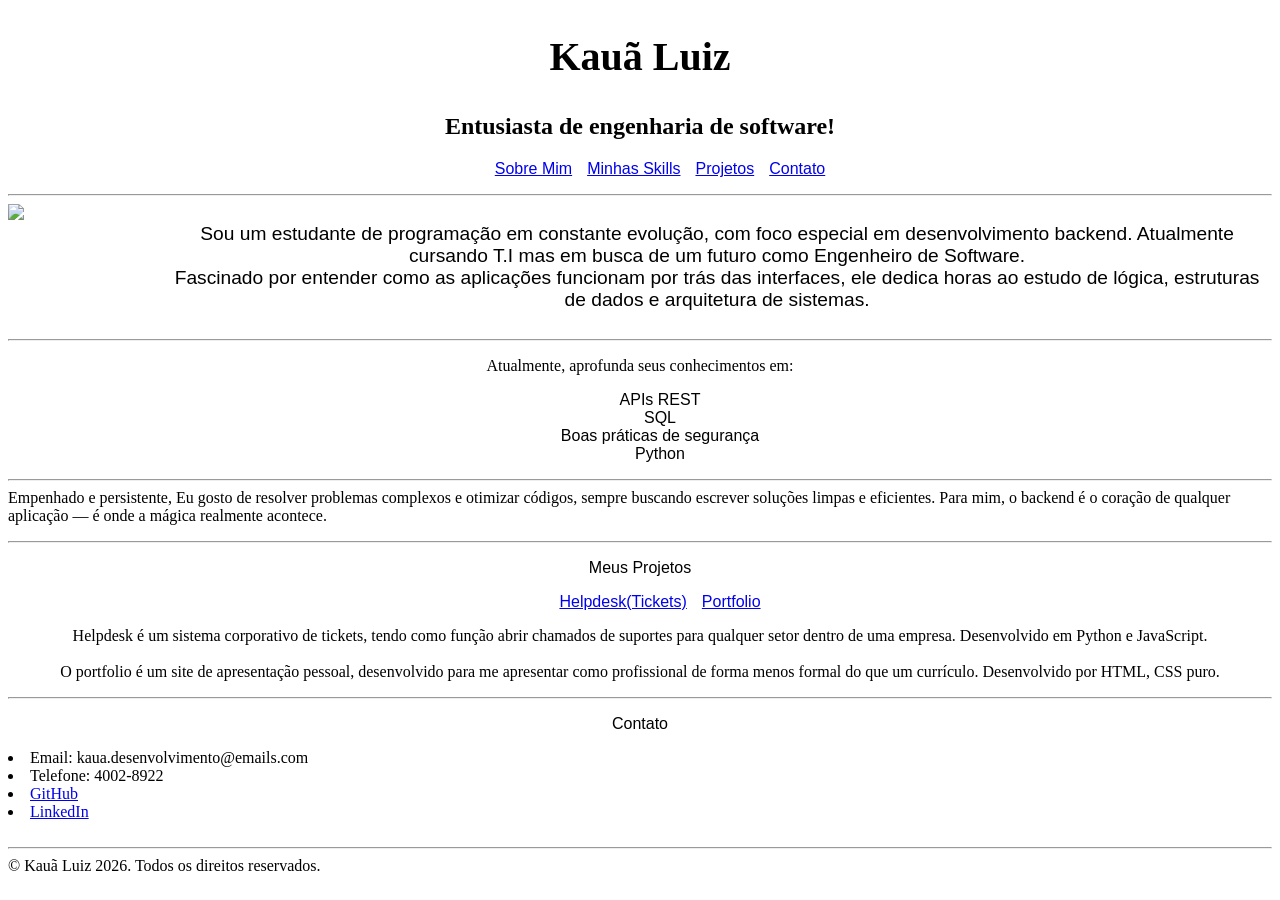
==== portfolio.html @ f760f364 "Add files via upload Criado a estrutura inicial do portfolio. Adicionado links de redirecionamento e" ====
<!DOCTYPE html>
<html lang="en">
<head>
    <meta charset="UTF-8">
    <meta name="viewport" content="width=device-width, initial-scale=1.0">
    <title>Document</title>
</head>
<body>
    <header>
    <section id="My page"> 
        <h1 style="text-align: center; font-size: 40px;"> Kauã Luiz </h1>
        <h2 style="text-align: center;">Entusiasta de engenharia de software!</h2>
    </section>
    <section id="Navigation">
        <nav aria-label="Principal Menu">
            <style>a:hover {
        color: darkblue;
        }</style>
            <ul style="justify-content: center; list-style: none; display: flex; gap: 15px; font-family:'Franklin Gothic Medium', 'Arial Narrow', Arial, sans-serif;">
                <li> 
                    <a href="#About Me">Sobre Mim</a>
                </li>
                <li> 
                    <a href="#My Skills">Minhas Skills</a>
                </li>
                <li> 
                    <a href="#Projects">Projetos</a>
                </li>
                <li> 
                    <a href="#Contact">Contato</a>
                </li>
            </ul>
        </nav>
    </section>   
    </header> <hr>
    <main style="justify-content: center; display: flex; gap: 20px;">
        <!-- Home Section -->
         <img src=" https://avatars.githubusercontent.com/u/79536244?v=4" width="200px">
        <section id="About Me"><p style="text-align: center; font-family: 'Franklin Gothic Medium', 'Arial Narrow', Arial, sans-serif; font-size: larger;">
            Sou um estudante de programação em constante evolução, com foco especial em desenvolvimento backend. Atualmente cursando T.I mas em busca de um futuro como Engenheiro de Software.<br>Fascinado por entender como as aplicações funcionam por trás das interfaces, ele dedica horas ao estudo de lógica, estruturas de dados e arquitetura de sistemas.<br> 
        </p></section>
    </main><hr>
        <section id="My Skills"><p style="text-align: center;">Atualmente, aprofunda seus conhecimentos em: <br>
            <ul style="text-align: center; list-style:none; font-family:'Franklin Gothic Medium', 'Arial Narrow', Arial, sans-serif;"> 
                <li>APIs REST</li> 
                <li>SQL</li> 
                <li>Boas práticas de segurança</li> 
                <li>Python</li>
            </ul><hr>
                Empenhado e persistente, Eu gosto de resolver problemas complexos e otimizar códigos, sempre buscando escrever soluções limpas e eficientes. Para mim, o backend é o coração de qualquer aplicação — é onde a mágica realmente acontece.    
        </p></section><hr>
        <section id="Projects"><p style="text-align: center; font-family: 'Franklin Gothic Medium', 'Arial Narrow', Arial, sans-serif;">Meus Projetos
            <ul style="justify-content: center; list-style: none; display: flex; gap: 15px; font-family:'Franklin Gothic Medium', 'Arial Narrow', Arial, sans-serif;">
                <li> 
                    <a href="https://github.com/Kaua-TechDev/Helpdesk-System" target="_blank">Helpdesk(Tickets)</a>
                </li>
                <li> 
                    <a href="https://github.com/Kaua-TechDev/Portfolio" target="_blank">Portfolio</a>
                </li>
            </ul></p>
            <p style="text-align: center;">
                Helpdesk é um sistema corporativo de tickets, tendo como função abrir chamados de suportes para qualquer setor dentro de uma empresa. Desenvolvido em Python e JavaScript.<br><br> O portfolio é um site de apresentação pessoal, desenvolvido para me apresentar como profissional de forma menos formal do que um currículo. Desenvolvido por HTML, CSS puro.
            </p>
        </section><hr>
        <section id="Contact"><p style="text-align: center; font-family: 'Franklin Gothic Medium', 'Arial Narrow', Arial, sans-serif;">Contato</p>
            <ul style="text-align: center; font-family:'Franklin Gothic Medium', 'Arial Narrow', Arial, sans-serif;"></ul>
                <li> 
                    Email: kaua.desenvolvimento@emails.com
                </li>
                <li> 
                    Telefone: 4002-8922
                </li>
                <li> 
                    <a href="https://github.com/Kaua-TechDev" target="_blank">GitHub</a>
                </li>
                <li> 
                    <a href="https://www.linkedin.com/in/kaua-luiz-234524169?utm_source=share_via&utm_content=profile&utm_medium=member_ios" target="_blank">LinkedIn</a>
                </li>
        </section><br><hr>
    <footer>© Kauã Luiz 2026. Todos os direitos reservados.</footer>
</body>
</html>
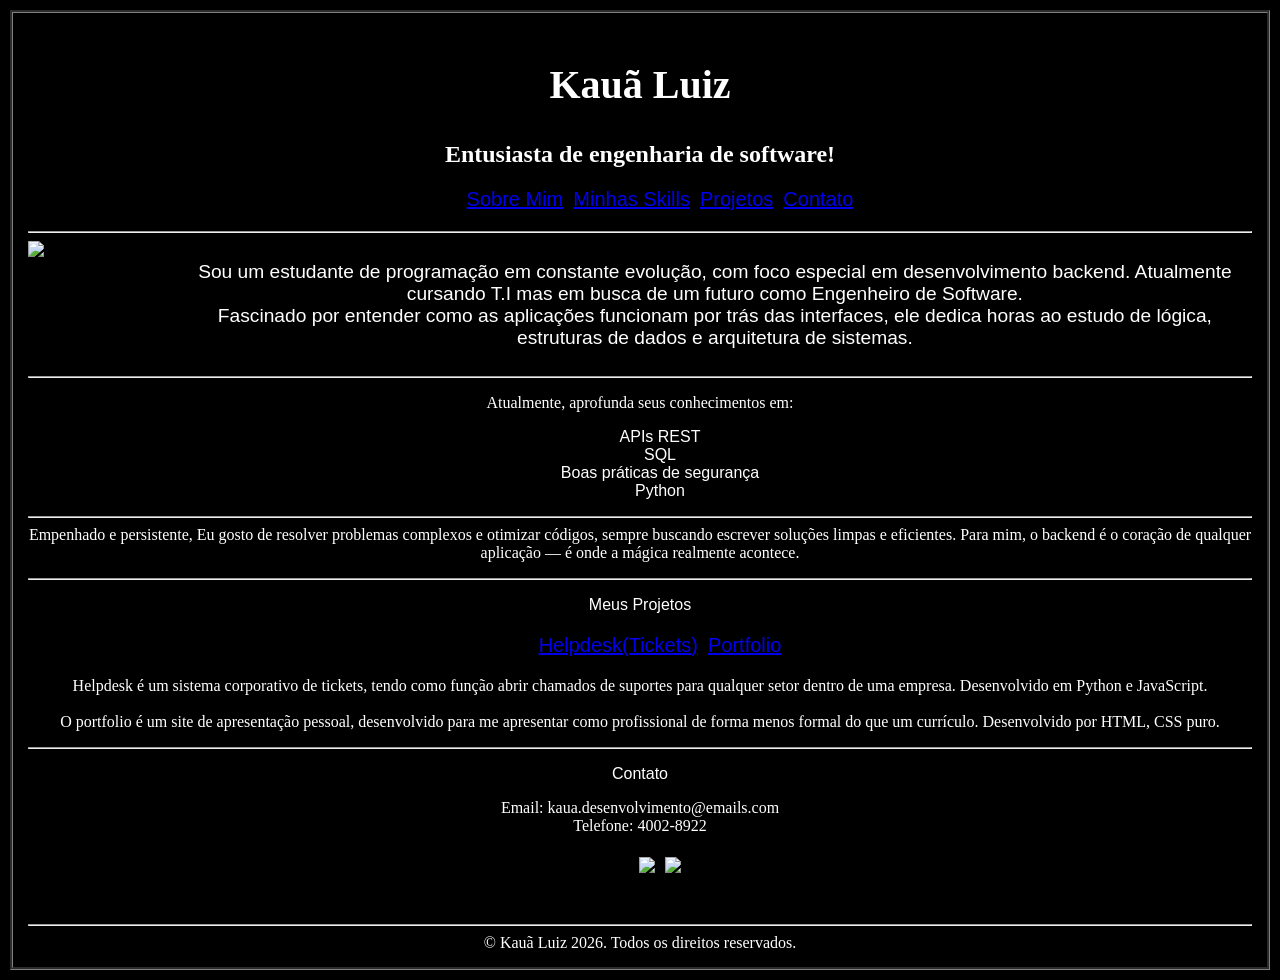
==== commit 21bab8e1: "Tarefa 2 Criado arquivo de estilizacao e atualizado o portfolio" ====
--- a/portfolio.html
+++ b/portfolio.html
@@ -4,6 +4,7 @@
     <meta charset="UTF-8">
     <meta name="viewport" content="width=device-width, initial-scale=1.0">
     <title>Document</title>
+    <link rel = "stylesheet" href = "style.css">
 </head>
 <body>
     <header>
@@ -16,12 +17,12 @@
             <style>a:hover {
         color: darkblue;
         }</style>
-            <ul style="justify-content: center; list-style: none; display: flex; gap: 15px; font-family:'Franklin Gothic Medium', 'Arial Narrow', Arial, sans-serif;">
+            <ul id="Alinhar">
                 <li> 
-                    <a href="#About Me">Sobre Mim</a>
+                    <a href="#About_Me">Sobre Mim</a>
                 </li>
                 <li> 
-                    <a href="#My Skills">Minhas Skills</a>
+                    <a href="#My_Skills">Minhas Skills</a>
                 </li>
                 <li> 
                     <a href="#Projects">Projetos</a>
@@ -36,11 +37,11 @@
     <main style="justify-content: center; display: flex; gap: 20px;">
         <!-- Home Section -->
          <img src=" https://avatars.githubusercontent.com/u/79536244?v=4" width="200px">
-        <section id="About Me"><p style="text-align: center; font-family: 'Franklin Gothic Medium', 'Arial Narrow', Arial, sans-serif; font-size: larger;">
+        <section id="About_Me"><p style="text-align: center; font-family: 'Franklin Gothic Medium', 'Arial Narrow', Arial, sans-serif; font-size: larger;">
             Sou um estudante de programação em constante evolução, com foco especial em desenvolvimento backend. Atualmente cursando T.I mas em busca de um futuro como Engenheiro de Software.<br>Fascinado por entender como as aplicações funcionam por trás das interfaces, ele dedica horas ao estudo de lógica, estruturas de dados e arquitetura de sistemas.<br> 
         </p></section>
     </main><hr>
-        <section id="My Skills"><p style="text-align: center;">Atualmente, aprofunda seus conhecimentos em: <br>
+        <section id="My_Skills"><p style="text-align: center;">Atualmente, aprofunda seus conhecimentos em: <br>
             <ul style="text-align: center; list-style:none; font-family:'Franklin Gothic Medium', 'Arial Narrow', Arial, sans-serif;"> 
                 <li>APIs REST</li> 
                 <li>SQL</li> 
@@ -50,7 +51,7 @@
                 Empenhado e persistente, Eu gosto de resolver problemas complexos e otimizar códigos, sempre buscando escrever soluções limpas e eficientes. Para mim, o backend é o coração de qualquer aplicação — é onde a mágica realmente acontece.    
         </p></section><hr>
         <section id="Projects"><p style="text-align: center; font-family: 'Franklin Gothic Medium', 'Arial Narrow', Arial, sans-serif;">Meus Projetos
-            <ul style="justify-content: center; list-style: none; display: flex; gap: 15px; font-family:'Franklin Gothic Medium', 'Arial Narrow', Arial, sans-serif;">
+            <ul id="Alinhar">
                 <li> 
                     <a href="https://github.com/Kaua-TechDev/Helpdesk-System" target="_blank">Helpdesk(Tickets)</a>
                 </li>
@@ -62,20 +63,27 @@
                 Helpdesk é um sistema corporativo de tickets, tendo como função abrir chamados de suportes para qualquer setor dentro de uma empresa. Desenvolvido em Python e JavaScript.<br><br> O portfolio é um site de apresentação pessoal, desenvolvido para me apresentar como profissional de forma menos formal do que um currículo. Desenvolvido por HTML, CSS puro.
             </p>
         </section><hr>
-        <section id="Contact"><p style="text-align: center; font-family: 'Franklin Gothic Medium', 'Arial Narrow', Arial, sans-serif;">Contato</p>
-            <ul style="text-align: center; font-family:'Franklin Gothic Medium', 'Arial Narrow', Arial, sans-serif;"></ul>
+        <section id="Contact"><p style="text-align: center; font-family: 'Franklin Gothic Medium', 'Arial Narrow', Arial, sans-serif;">Contato</p>       
+            <ul></ul>
                 <li> 
                     Email: kaua.desenvolvimento@emails.com
                 </li>
                 <li> 
                     Telefone: 4002-8922
                 </li>
-                <li> 
-                    <a href="https://github.com/Kaua-TechDev" target="_blank">GitHub</a>
+            </ul>
+                <ul id="Alinhar">
+                <li>       
+                    <a href="https://github.com/Kaua-TechDev" target="_blank">
+                        <img src="https://skillicons.dev/icons?i=github">
+                    </a>
                 </li>
-                <li> 
-                    <a href="https://www.linkedin.com/in/kaua-luiz-234524169?utm_source=share_via&utm_content=profile&utm_medium=member_ios" target="_blank">LinkedIn</a>
+                <li>          
+                    <a href="https://www.linkedin.com/in/kaua-luiz-234524169?utm_source=share_via&utm_content=profile&utm_medium=member_ios" target="_blank">
+                        <img src="https://skillicons.dev/icons?i=linkedin">
+                    </a>
                 </li>
+            </ul>    
         </section><br><hr>
     <footer>© Kauã Luiz 2026. Todos os direitos reservados.</footer>
 </body>
--- a/style.css
+++ b/style.css
@@ -0,0 +1,18 @@
+body{
+    background-color: black;
+    color: white;
+    text-align: center;
+    margin: 10px; 
+    list-style: none;
+    padding: 15px;
+    border: 3px groove grey;
+}
+
+#Alinhar{
+    justify-content: center;
+    list-style: none;
+    display: flex;
+    gap: 10px;
+    font-family: 'Franklin Gothic Medium', 'Arial Narrow', Arial, sans-serif;
+    font-size: 20px; 
+}
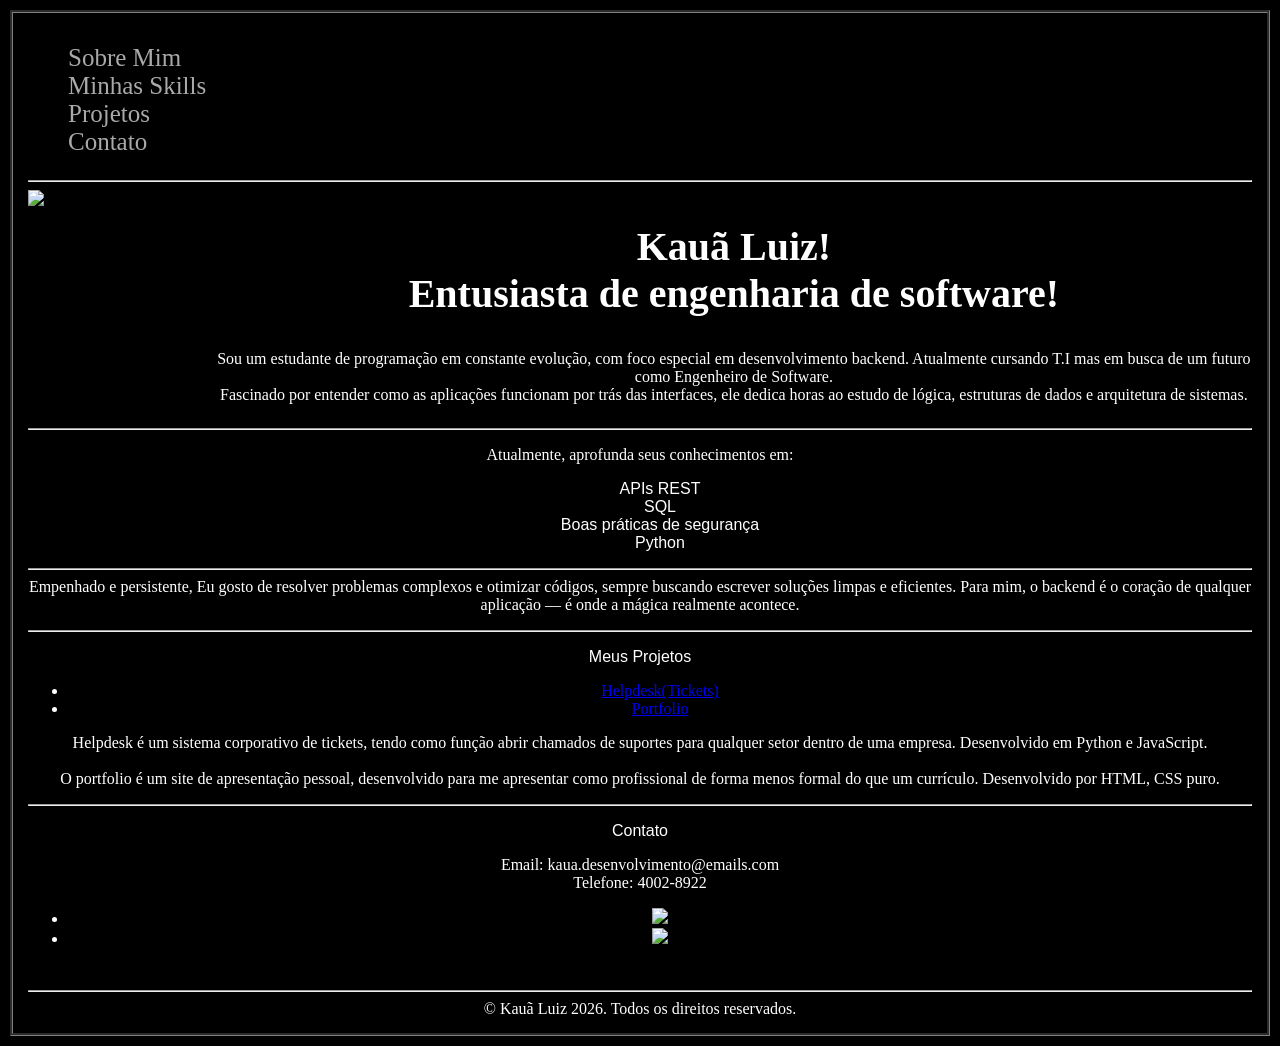
==== commit 60782f70: "Add files via upload" ====
--- a/portfolio.html
+++ b/portfolio.html
@@ -8,37 +8,32 @@
 </head>
 <body>
     <header>
-    <section id="My page"> 
-        <h1 style="text-align: center; font-size: 40px;"> Kauã Luiz </h1>
-        <h2 style="text-align: center;">Entusiasta de engenharia de software!</h2>
-    </section>
     <section id="Navigation">
-        <nav aria-label="Principal Menu">
-            <style>a:hover {
-        color: darkblue;
-        }</style>
-            <ul id="Alinhar">
-                <li> 
-                    <a href="#About_Me">Sobre Mim</a>
-                </li>
-                <li> 
-                    <a href="#My_Skills">Minhas Skills</a>
-                </li>
-                <li> 
-                    <a href="#Projects">Projetos</a>
-                </li>
-                <li> 
-                    <a href="#Contact">Contato</a>
-                </li>
-            </ul>
-        </nav>
+        <div class="cabecalho">
+            <nav arial-label="Principal Menu">
+                <ul id="Alinhar">
+                    <li> 
+                        <a href="#About_Me">Sobre Mim</a>
+                    </li>
+                    <li> 
+                        <a href="#My_Skills">Minhas Skills</a>
+                    </li>
+                    <li> 
+                        <a href="#Projects">Projetos</a>
+                    </li>
+                    <li> 
+                        <a href="#Contact">Contato</a>
+                    </li>
+                </ul>
+            </nav>
+        </div>
     </section>   
     </header> <hr>
     <main style="justify-content: center; display: flex; gap: 20px;">
         <!-- Home Section -->
          <img src=" https://avatars.githubusercontent.com/u/79536244?v=4" width="200px">
         <section id="About_Me"><p style="text-align: center; font-family: 'Franklin Gothic Medium', 'Arial Narrow', Arial, sans-serif; font-size: larger;">
-            Sou um estudante de programação em constante evolução, com foco especial em desenvolvimento backend. Atualmente cursando T.I mas em busca de um futuro como Engenheiro de Software.<br>Fascinado por entender como as aplicações funcionam por trás das interfaces, ele dedica horas ao estudo de lógica, estruturas de dados e arquitetura de sistemas.<br> 
+            <h1 style="text-align: center; font-size: 40px;"> Kauã Luiz! <br> Entusiasta de engenharia de software!</h1>Sou um estudante de programação em constante evolução, com foco especial em desenvolvimento backend. Atualmente cursando T.I mas em busca de um futuro como Engenheiro de Software.<br>Fascinado por entender como as aplicações funcionam por trás das interfaces, ele dedica horas ao estudo de lógica, estruturas de dados e arquitetura de sistemas.<br> 
         </p></section>
     </main><hr>
         <section id="My_Skills"><p style="text-align: center;">Atualmente, aprofunda seus conhecimentos em: <br>
--- a/style.css
+++ b/style.css
@@ -8,11 +8,97 @@
     border: 3px groove grey;
 }
 
-#Alinhar{
+.navegacao{
     justify-content: center;
     list-style: none;
     display: flex;
-    gap: 10px;
+    gap: 60px;
+    font-family: 'Franklin Gothic Medium', 'Arial Narrow', Arial, sans-serif;
+    font-size: 20px;
+}
+
+.alinharHorizontalmente{
+    justify-content: center;
+    list-style: none;
+    display: flex;
+    gap: 40px;
     font-family: 'Franklin Gothic Medium', 'Arial Narrow', Arial, sans-serif;
     font-size: 20px; 
-}+}
+
+.alinharVerticalmente{
+    justify-content: center;
+    list-style: none;
+    gap: 40px;
+    font-family: 'Franklin Gothic Medium', 'Arial Narrow', Arial, sans-serif;
+    font-size: 20px; 
+}
+
+header .cabecalho{
+    display: flex;
+    justify-content: space-between;
+    align-items: center;
+}
+
+.cabecalho nav ul li{
+    display: flex;
+    gap: 50px;
+    list-style: none;
+}
+
+.cabecalho nav ul li a{
+    color:  darkgray;
+    text-decoration: none;
+    font-size: 25px;
+}
+
+.sobre{
+    font-size: 15px;
+    line-height: 22px;
+    gap: 90px;
+}
+
+/* section.projetos{
+}*/
+
+.projetos h2{
+    color:gray;
+    font-size: 30px;
+    margin-bottom: 40px;
+    text-align: center;
+    padding: 10px;
+}
+
+.box{
+    display: flex;   
+    gap: 25px;
+    margin-bottom: 40px;
+}
+
+.project{
+    color: #ffffff;
+    padding: 20px;
+    font-size: 20px;
+    border: 1px solid darkblue;
+}
+
+.imagem{
+    animation: mover 2s infinite alternate;
+    display: flex;
+}
+
+.project h3{
+    color: #ffffff;
+    font-size: 30px;
+    text-align: center;
+    padding: 10px;
+}
+
+/*@keyframes mover{
+    0%{
+        transform: translateY(0);
+    }
+    100%{
+        transform: translateY(10px);
+    }
+}*/
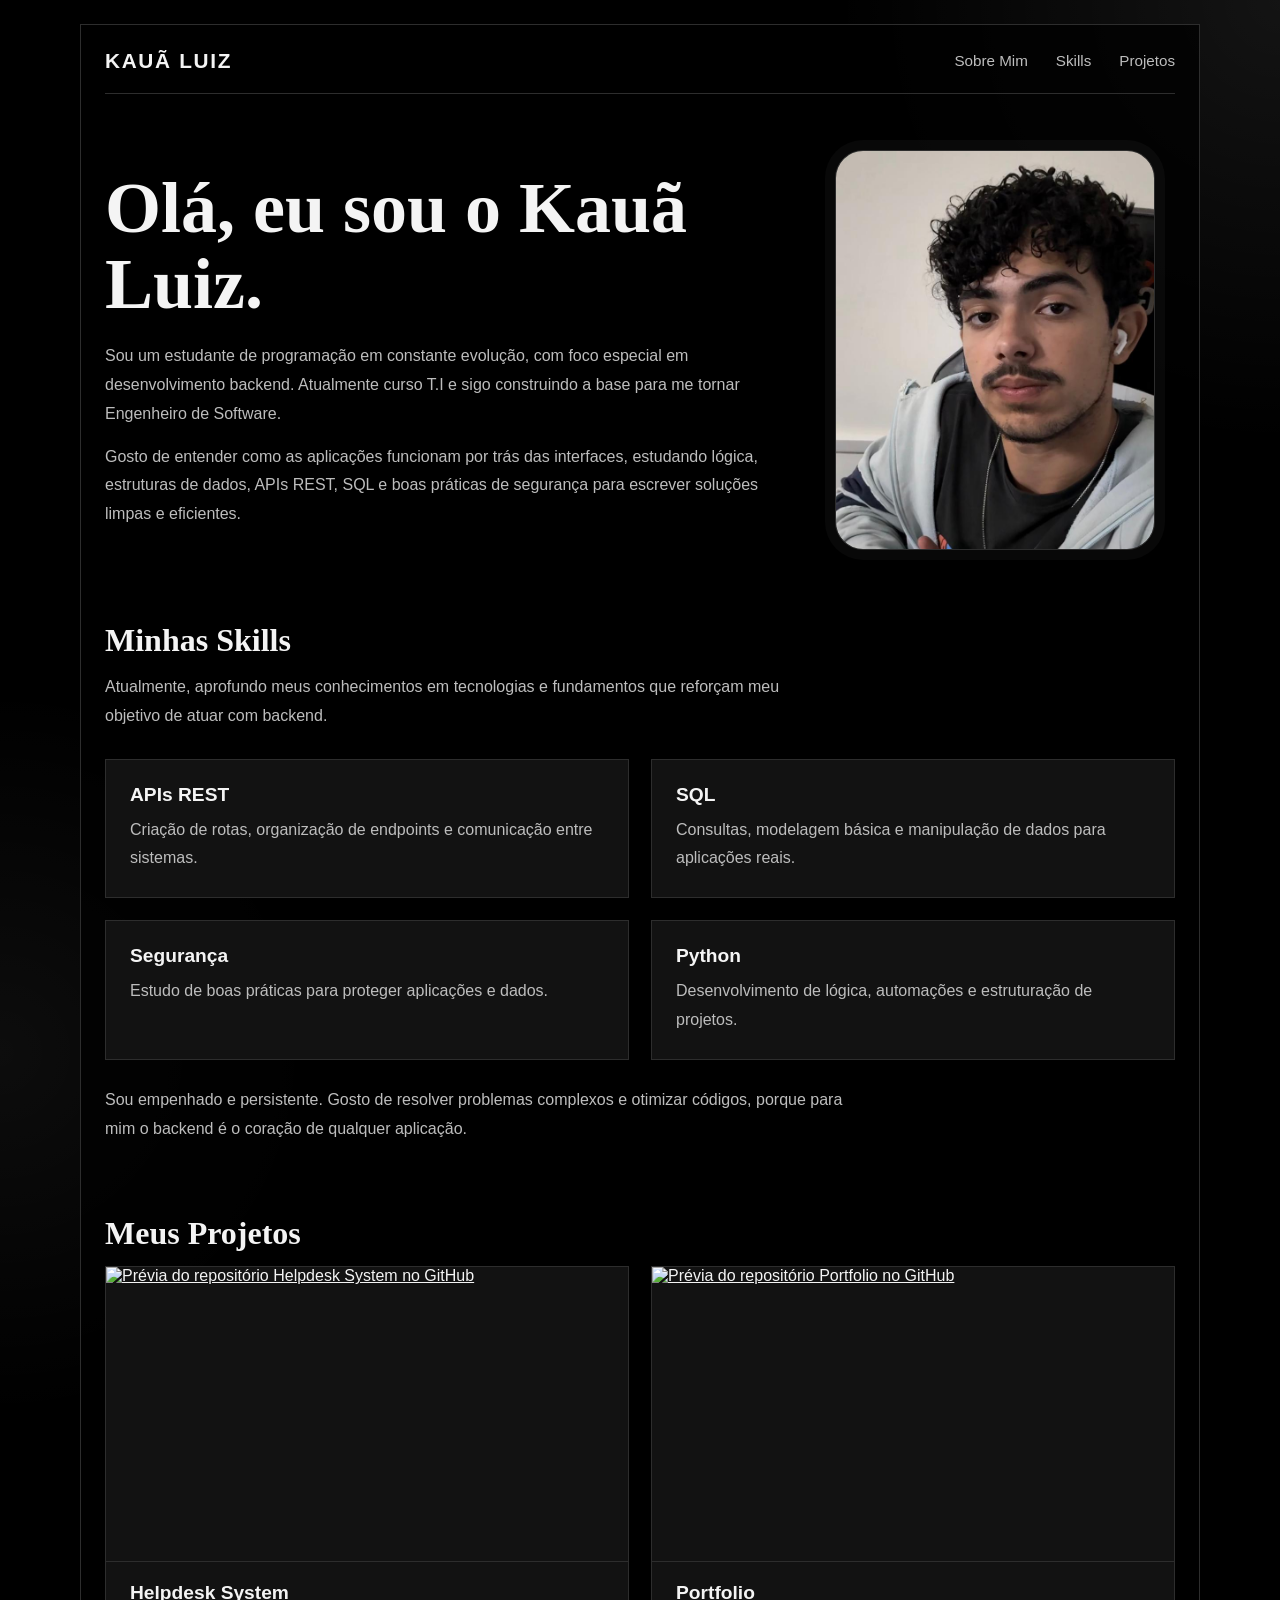
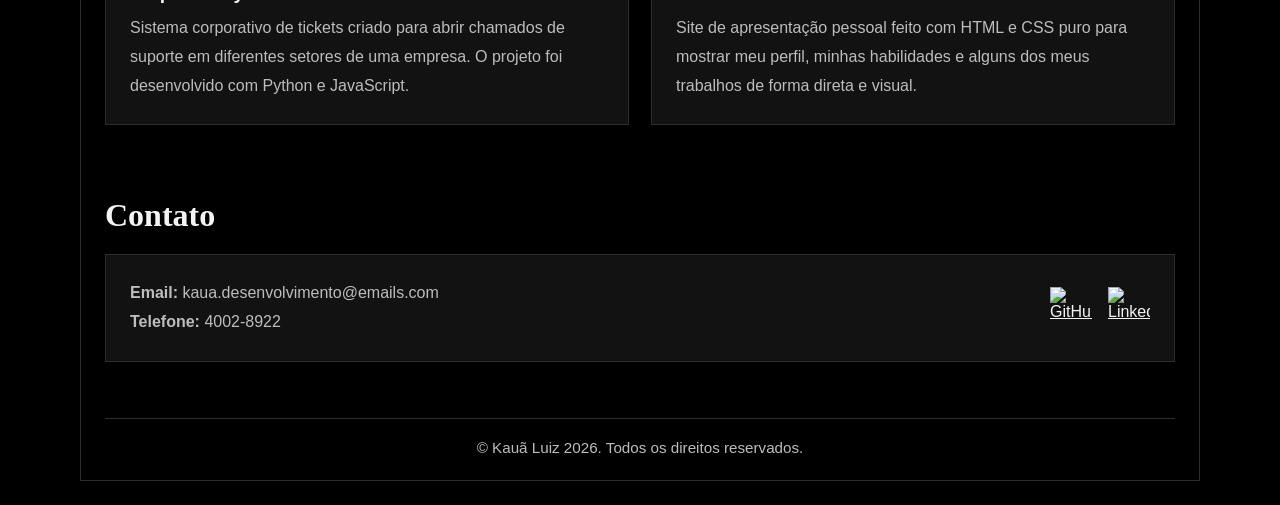
==== commit e32a3705: "Adicionado nova foto e visual  do portfólio" ====
--- a/portfolio.html
+++ b/portfolio.html
@@ -1,85 +1,131 @@
 <!DOCTYPE html>
-<html lang="en">
+<html lang="pt-BR">
 <head>
     <meta charset="UTF-8">
     <meta name="viewport" content="width=device-width, initial-scale=1.0">
-    <title>Document</title>
-    <link rel = "stylesheet" href = "style.css">
+    <title>Portfólio | Kauã Luiz</title>
+    <link rel="stylesheet" href="style.css">
 </head>
 <body>
-    <header>
-    <section id="Navigation">
-        <div class="cabecalho">
-            <nav arial-label="Principal Menu">
-                <ul id="Alinhar">
-                    <li> 
-                        <a href="#About_Me">Sobre Mim</a>
-                    </li>
-                    <li> 
-                        <a href="#My_Skills">Minhas Skills</a>
-                    </li>
-                    <li> 
-                        <a href="#Projects">Projetos</a>
-                    </li>
-                    <li> 
-                        <a href="#Contact">Contato</a>
-                    </li>
+    <div class="pagina">
+        <header class="topo">
+            <p class="marca">Kauã Luiz</p>
+            <nav aria-label="Menu principal">
+                <ul class="menu">
+                    <li><a href="#about">Sobre Mim</a></li>
+                    <li><a href="#skills">Skills</a></li>
+                    <li><a href="#projects">Projetos</a></li>
                 </ul>
             </nav>
-        </div>
-    </section>   
-    </header> <hr>
-    <main style="justify-content: center; display: flex; gap: 20px;">
-        <!-- Home Section -->
-         <img src=" https://avatars.githubusercontent.com/u/79536244?v=4" width="200px">
-        <section id="About_Me"><p style="text-align: center; font-family: 'Franklin Gothic Medium', 'Arial Narrow', Arial, sans-serif; font-size: larger;">
-            <h1 style="text-align: center; font-size: 40px;"> Kauã Luiz! <br> Entusiasta de engenharia de software!</h1>Sou um estudante de programação em constante evolução, com foco especial em desenvolvimento backend. Atualmente cursando T.I mas em busca de um futuro como Engenheiro de Software.<br>Fascinado por entender como as aplicações funcionam por trás das interfaces, ele dedica horas ao estudo de lógica, estruturas de dados e arquitetura de sistemas.<br> 
-        </p></section>
-    </main><hr>
-        <section id="My_Skills"><p style="text-align: center;">Atualmente, aprofunda seus conhecimentos em: <br>
-            <ul style="text-align: center; list-style:none; font-family:'Franklin Gothic Medium', 'Arial Narrow', Arial, sans-serif;"> 
-                <li>APIs REST</li> 
-                <li>SQL</li> 
-                <li>Boas práticas de segurança</li> 
-                <li>Python</li>
-            </ul><hr>
-                Empenhado e persistente, Eu gosto de resolver problemas complexos e otimizar códigos, sempre buscando escrever soluções limpas e eficientes. Para mim, o backend é o coração de qualquer aplicação — é onde a mágica realmente acontece.    
-        </p></section><hr>
-        <section id="Projects"><p style="text-align: center; font-family: 'Franklin Gothic Medium', 'Arial Narrow', Arial, sans-serif;">Meus Projetos
-            <ul id="Alinhar">
-                <li> 
-                    <a href="https://github.com/Kaua-TechDev/Helpdesk-System" target="_blank">Helpdesk(Tickets)</a>
-                </li>
-                <li> 
-                    <a href="https://github.com/Kaua-TechDev/Portfolio" target="_blank">Portfolio</a>
-                </li>
-            </ul></p>
-            <p style="text-align: center;">
-                Helpdesk é um sistema corporativo de tickets, tendo como função abrir chamados de suportes para qualquer setor dentro de uma empresa. Desenvolvido em Python e JavaScript.<br><br> O portfolio é um site de apresentação pessoal, desenvolvido para me apresentar como profissional de forma menos formal do que um currículo. Desenvolvido por HTML, CSS puro.
-            </p>
-        </section><hr>
-        <section id="Contact"><p style="text-align: center; font-family: 'Franklin Gothic Medium', 'Arial Narrow', Arial, sans-serif;">Contato</p>       
-            <ul></ul>
-                <li> 
-                    Email: kaua.desenvolvimento@emails.com
-                </li>
-                <li> 
-                    Telefone: 4002-8922
-                </li>
-            </ul>
-                <ul id="Alinhar">
-                <li>       
-                    <a href="https://github.com/Kaua-TechDev" target="_blank">
-                        <img src="https://skillicons.dev/icons?i=github">
-                    </a>
-                </li>
-                <li>          
-                    <a href="https://www.linkedin.com/in/kaua-luiz-234524169?utm_source=share_via&utm_content=profile&utm_medium=member_ios" target="_blank">
-                        <img src="https://skillicons.dev/icons?i=linkedin">
-                    </a>
-                </li>
-            </ul>    
-        </section><br><hr>
-    <footer>© Kauã Luiz 2026. Todos os direitos reservados.</footer>
+        </header>
+
+        <main>
+            <section class="hero" id="about">
+                <div class="hero-texto">
+                    <h1>Olá, eu sou o Kauã Luiz.</h1>
+                    <p class="descricao-principal">
+                        Sou um estudante de programação em constante evolução, com foco especial em desenvolvimento backend.
+                        Atualmente curso T.I e sigo construindo a base para me tornar Engenheiro de Software.
+                    </p>
+                    <p class="descricao-secundaria">
+                        Gosto de entender como as aplicações funcionam por trás das interfaces, estudando lógica,
+                        estruturas de dados, APIs REST, SQL e boas práticas de segurança para escrever soluções limpas e eficientes.
+                    </p>
+                </div>
+
+                <div class="hero-imagem">
+                    <div class="moldura-imagem">
+                        <img src="Foto minha.jpeg" alt="Foto de perfil de Kauã Luiz">
+                    </div>
+                </div>
+            </section>
+
+            <section class="secao" id="skills">
+                <h2>Minhas Skills</h2>
+                <p class="secao-intro">
+                    Atualmente, aprofundo meus conhecimentos em tecnologias e fundamentos que reforçam meu objetivo de atuar com backend.
+                </p>
+
+                <div class="skills-grid">
+                    <article class="card-skill">
+                        <h3>APIs REST</h3>
+                        <p>Criação de rotas, organização de endpoints e comunicação entre sistemas.</p>
+                    </article>
+                    <article class="card-skill">
+                        <h3>SQL</h3>
+                        <p>Consultas, modelagem básica e manipulação de dados para aplicações reais.</p>
+                    </article>
+                    <article class="card-skill">
+                        <h3>Segurança</h3>
+                        <p>Estudo de boas práticas para proteger aplicações e dados.</p>
+                    </article>
+                    <article class="card-skill">
+                        <h3>Python</h3>
+                        <p>Desenvolvimento de lógica, automações e estruturação de projetos.</p>
+                    </article>
+                </div>
+
+                <p class="texto-apoio">
+                    Sou empenhado e persistente. Gosto de resolver problemas complexos e otimizar códigos,
+                    porque para mim o backend é o coração de qualquer aplicação.
+                </p>
+            </section>
+
+            <section class="secao" id="projects">
+                <h2>Meus Projetos</h2>
+
+                <div class="projetos-grid">
+                    <article class="card-projeto">
+                        <a class="projeto-imagem-link" href="https://github.com/Kaua-TechDev/Helpdesk-System" target="_blank" rel="noopener noreferrer" aria-label="Abrir repositório do Helpdesk System">
+                            <img class="projeto-imagem" src="https://opengraph.githubassets.com/1/Kaua-TechDev/Helpdesk-System" alt="Prévia do repositório Helpdesk System no GitHub">
+                        </a>
+                        <h3>Helpdesk System</h3>
+                        <p>
+                            Sistema corporativo de tickets criado para abrir chamados de suporte em diferentes setores de uma empresa.
+                            O projeto foi desenvolvido com Python e JavaScript.
+                        </p>
+                    </article>
+
+                    <article class="card-projeto">
+                        <a class="projeto-imagem-link" href="https://github.com/Kaua-TechDev/Portfolio" target="_blank" rel="noopener noreferrer" aria-label="Abrir repositório do Portfolio">
+                            <img class="projeto-imagem" src="https://opengraph.githubassets.com/1/Kaua-TechDev/Portfolio" alt="Prévia do repositório Portfolio no GitHub">
+                        </a>
+                        <h3>Portfolio</h3>
+                        <p>
+                            Site de apresentação pessoal feito com HTML e CSS puro para mostrar meu perfil,
+                            minhas habilidades e alguns dos meus trabalhos de forma direta e visual.
+                        </p>
+                    </article>
+                </div>
+            </section>
+
+            <section class="secao contato" id="contact">
+                <h2>Contato</h2>
+                <div class="contato-conteudo">
+                    <div>
+                        <p><strong>Email:</strong> kaua.desenvolvimento@emails.com</p>
+                        <p><strong>Telefone:</strong> 4002-8922</p>
+                    </div>
+
+                    <ul class="redes-sociais">
+                        <li>
+                            <a href="https://github.com/Kaua-TechDev" target="_blank" rel="noopener noreferrer" aria-label="GitHub">
+                                <img src="https://skillicons.dev/icons?i=github" alt="GitHub">
+                            </a>
+                        </li>
+                        <li>
+                            <a href="https://www.linkedin.com/in/kaua-luiz-234524169?utm_source=share_via&utm_content=profile&utm_medium=member_ios" target="_blank" rel="noopener noreferrer" aria-label="LinkedIn">
+                                <img src="https://skillicons.dev/icons?i=linkedin" alt="LinkedIn">
+                            </a>
+                        </li>
+                    </ul>
+                </div>
+            </section>
+        </main>
+
+        <footer>
+            <p>© Kauã Luiz 2026. Todos os direitos reservados.</p>
+        </footer>
+    </div>
 </body>
 </html>
--- a/style.css
+++ b/style.css
@@ -1,104 +1,298 @@
-body{
-    background-color: black;
-    color: white;
-    text-align: center;
-    margin: 10px; 
-    list-style: none;
-    padding: 15px;
-    border: 3px groove grey;
-}
-
-.navegacao{
-    justify-content: center;
-    list-style: none;
-    display: flex;
-    gap: 60px;
-    font-family: 'Franklin Gothic Medium', 'Arial Narrow', Arial, sans-serif;
-    font-size: 20px;
-}
-
-.alinharHorizontalmente{
-    justify-content: center;
-    list-style: none;
-    display: flex;
-    gap: 40px;
-    font-family: 'Franklin Gothic Medium', 'Arial Narrow', Arial, sans-serif;
-    font-size: 20px; 
-}
-
-.alinharVerticalmente{
-    justify-content: center;
-    list-style: none;
-    gap: 40px;
-    font-family: 'Franklin Gothic Medium', 'Arial Narrow', Arial, sans-serif;
-    font-size: 20px; 
-}
-
-header .cabecalho{
+:root {
+    --bg: #000000;
+    --surface: #0d0d0d;
+    --surface-alt: #121212;
+    --text: #f4f4f4;
+    --muted: #bdbdbd;
+    --line: #2d2d2d;
+    --highlight: #f0f0f0;
+}
+
+* {
+    box-sizing: border-box;
+    margin: 0;
+    padding: 0;
+}
+
+html {
+    scroll-behavior: smooth;
+}
+
+body {
+    background:
+        radial-gradient(circle at top right, rgba(255, 255, 255, 0.08), transparent 18%),
+        radial-gradient(circle at left center, rgba(255, 255, 255, 0.05), transparent 22%),
+        var(--bg);
+    color: var(--text);
+    font-family: "Segoe UI", Tahoma, Geneva, Verdana, sans-serif;
+    min-height: 100vh;
+}
+
+a {
+    color: inherit;
+}
+
+img {
+    display: block;
+    max-width: 100%;
+}
+
+.pagina {
+    width: min(1120px, calc(100% - 32px));
+    margin: 24px auto;
+    padding: 24px;
+    border: 1px solid var(--line);
+    background-color: rgba(0, 0, 0, 0.78);
+}
+
+.topo {
     display: flex;
     justify-content: space-between;
     align-items: center;
-}
-
-.cabecalho nav ul li{
-    display: flex;
-    gap: 50px;
+    gap: 24px;
+    padding-bottom: 20px;
+    border-bottom: 1px solid var(--line);
+}
+
+.marca {
+    font-size: 1.3rem;
+    font-weight: 700;
+    letter-spacing: 0.08em;
+    text-transform: uppercase;
+}
+
+.menu {
     list-style: none;
-}
-
-.cabecalho nav ul li a{
-    color:  darkgray;
+    display: flex;
+    gap: 28px;
+    flex-wrap: wrap;
+}
+
+.menu a {
+    color: var(--muted);
     text-decoration: none;
-    font-size: 25px;
-}
-
-.sobre{
-    font-size: 15px;
-    line-height: 22px;
-    gap: 90px;
-}
-
-/* section.projetos{
-}*/
-
-.projetos h2{
-    color:gray;
-    font-size: 30px;
-    margin-bottom: 40px;
+    font-size: 0.95rem;
+    transition: color 0.25s ease;
+}
+
+.menu a:hover {
+    color: var(--highlight);
+}
+
+main {
+    display: flex;
+    flex-direction: column;
+    gap: 72px;
+    padding: 56px 0;
+}
+
+.hero {
+    display: grid;
+    grid-template-columns: minmax(0, 1.5fr) minmax(260px, 360px);
+    align-items: center;
+    gap: 40px;
+}
+
+.destaque {
+    color: var(--muted);
+    text-transform: uppercase;
+    letter-spacing: 0.18em;
+    font-size: 0.8rem;
+    margin-bottom: 18px;
+}
+
+.hero h1,
+.secao h2 {
+    font-family: Georgia, "Times New Roman", serif;
+}
+
+.hero h1 {
+    font-size: clamp(2.4rem, 6vw, 4.5rem);
+    line-height: 1.05;
+    margin-bottom: 20px;
+}
+
+.descricao-principal,
+.descricao-secundaria,
+.secao-intro,
+.card-skill p,
+.card-projeto p,
+.texto-apoio,
+.contato p {
+    color: var(--muted);
+    font-size: 1rem;
+    line-height: 1.8;
+}
+
+.descricao-secundaria {
+    margin-top: 14px;
+}
+
+.hero-imagem {
+    display: flex;
+    justify-content: center;
+}
+
+.moldura-imagem {
+    width: min(320px, 100%);
+    aspect-ratio: 4 / 5;
+    border-radius: 28px;
+    padding: 0;
+    border: 1px solid var(--line);
+    background: linear-gradient(145deg, #1a1a1a, #050505);
+    box-shadow: 0 0 0 10px rgba(255, 255, 255, 0.03);
+    overflow: hidden;
+}
+
+.moldura-imagem img {
+    width: 100%;
+    height: 100%;
+    object-fit: cover;
+    border-radius: 20px;
+    object-position: center 20%;
+}
+
+.secao h2 {
+    font-size: 2rem;
+    margin-bottom: 14px;
+}
+
+.secao-intro {
+    max-width: 720px;
+    margin-bottom: 28px;
+}
+
+.skills-grid,
+.projetos-grid {
+    display: grid;
+    grid-template-columns: repeat(2, minmax(0, 1fr));
+    gap: 22px;
+}
+
+.card-skill,
+.card-projeto,
+.contato-conteudo {
+    border: 1px solid var(--line);
+    background-color: var(--surface-alt);
+}
+
+.card-skill,
+.card-projeto {
+    padding: 24px;
+}
+
+.card-skill h3,
+.card-projeto h3 {
+    font-size: 1.2rem;
+    margin-bottom: 10px;
+}
+
+.card-projeto {
+    overflow: hidden;
+}
+
+.projeto-imagem-link {
+    display: block;
+    margin: -24px -24px 20px;
+    border-bottom: 1px solid var(--line);
+}
+
+.projeto-imagem {
+    width: 100%;
+    aspect-ratio: 16 / 9;
+    object-fit: cover;
+    transition: transform 0.25s ease, opacity 0.25s ease;
+}
+
+.projeto-imagem-link:hover .projeto-imagem {
+    transform: scale(1.02);
+    opacity: 0.9;
+}
+
+.texto-apoio {
+    margin-top: 26px;
+    max-width: 760px;
+}
+
+.contato-conteudo {
+    margin-top: 20px;
+    padding: 24px;
+    display: flex;
+    justify-content: space-between;
+    align-items: center;
+    gap: 24px;
+    flex-wrap: wrap;
+}
+
+.redes-sociais {
+    list-style: none;
+    display: flex;
+    gap: 16px;
+}
+
+.redes-sociais img {
+    width: 42px;
+    height: 42px;
+}
+
+footer {
+    border-top: 1px solid var(--line);
+    padding-top: 20px;
+}
+
+footer p {
+    color: var(--muted);
     text-align: center;
-    padding: 10px;
-}
-
-.box{
-    display: flex;   
-    gap: 25px;
-    margin-bottom: 40px;
-}
-
-.project{
-    color: #ffffff;
-    padding: 20px;
-    font-size: 20px;
-    border: 1px solid darkblue;
-}
-
-.imagem{
-    animation: mover 2s infinite alternate;
-    display: flex;
-}
-
-.project h3{
-    color: #ffffff;
-    font-size: 30px;
-    text-align: center;
-    padding: 10px;
-}
-
-/*@keyframes mover{
-    0%{
-        transform: translateY(0);
-    }
-    100%{
-        transform: translateY(10px);
-    }
-}*/+    font-size: 0.95rem;
+}
+
+@media (max-width: 860px) {
+    .hero,
+    .skills-grid,
+    .projetos-grid {
+        grid-template-columns: 1fr;
+    }
+
+    .hero {
+        text-align: center;
+    }
+
+    .hero-imagem {
+        order: -1;
+    }
+
+    .secao-intro,
+    .texto-apoio {
+        max-width: none;
+    }
+}
+
+@media (max-width: 640px) {
+    .pagina {
+        width: min(100% - 20px, 1120px);
+        margin: 10px auto;
+        padding: 18px;
+    }
+
+    .topo {
+        flex-direction: column;
+    }
+
+    .menu {
+        justify-content: center;
+    }
+
+    main {
+        gap: 56px;
+        padding: 40px 0;
+    }
+
+    .hero h1 {
+        font-size: 2.5rem;
+    }
+
+    .contato-conteudo {
+        justify-content: center;
+        text-align: center;
+    }
+}
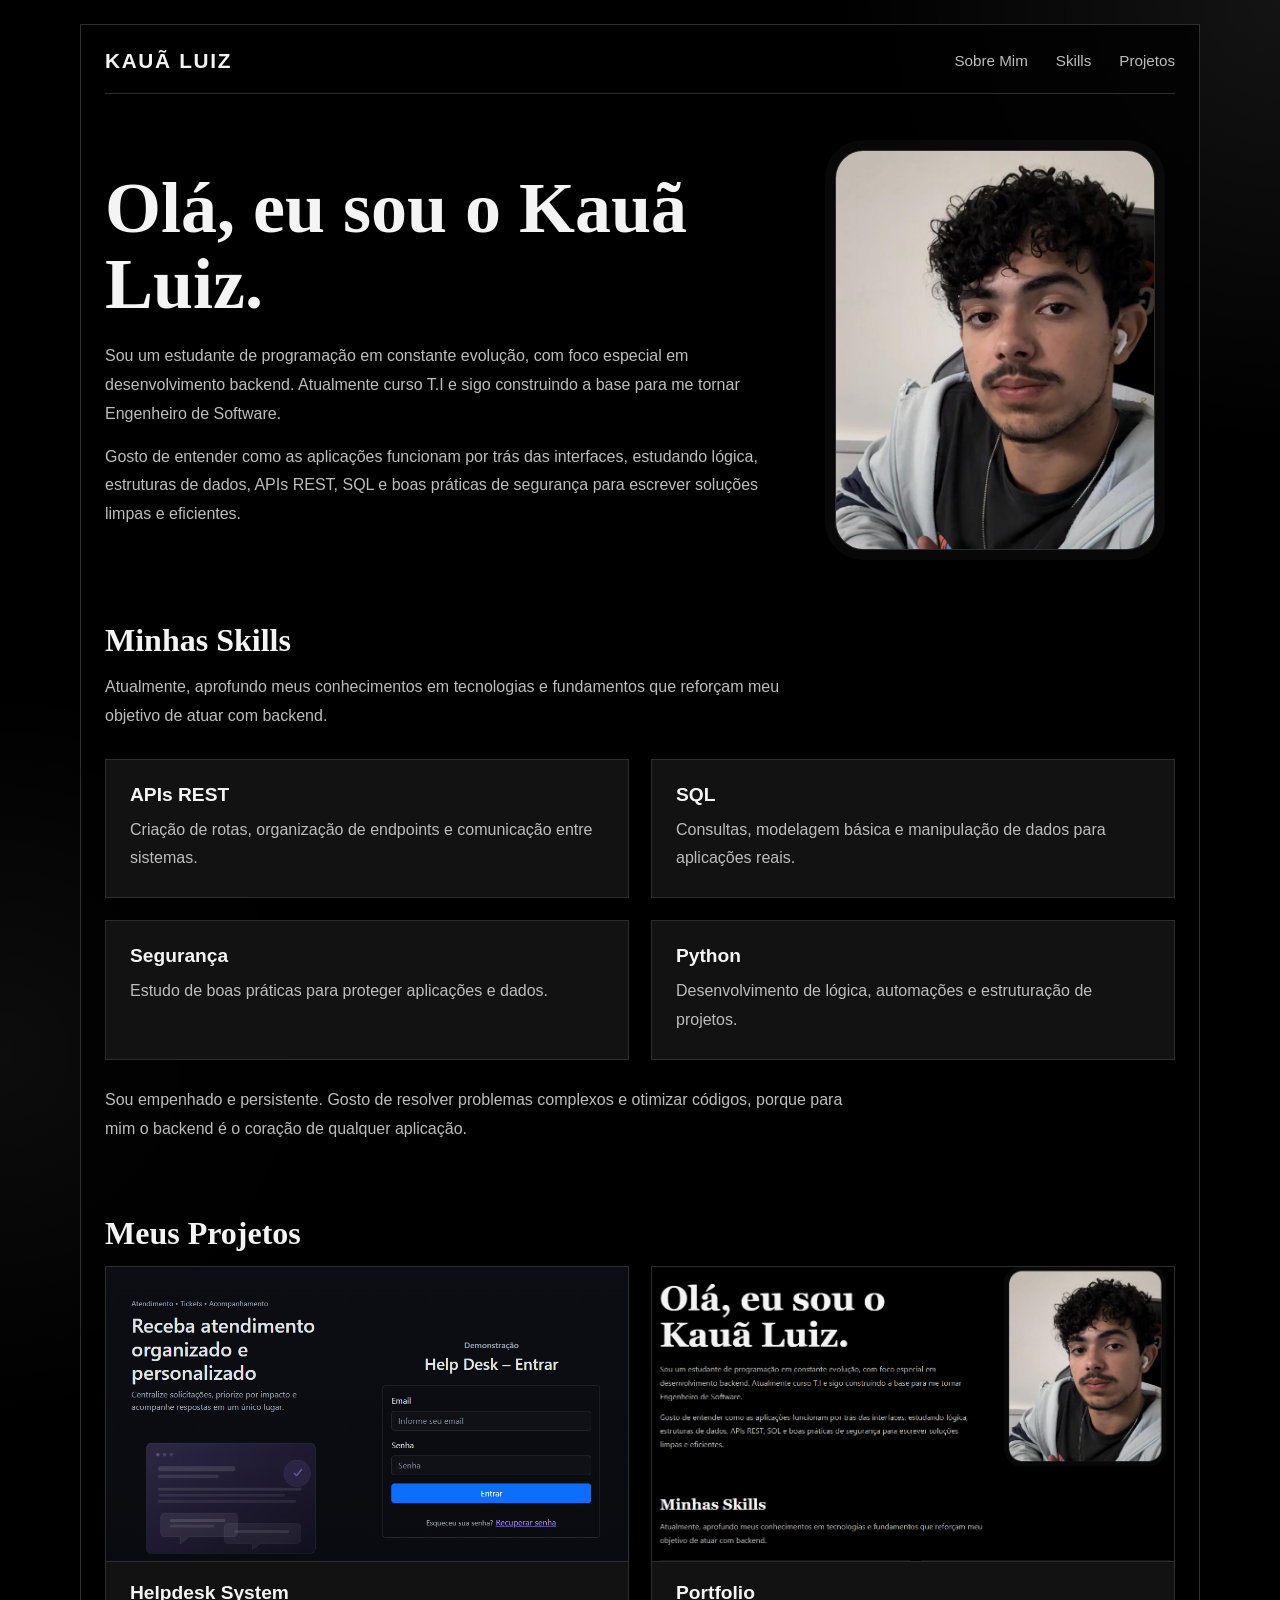
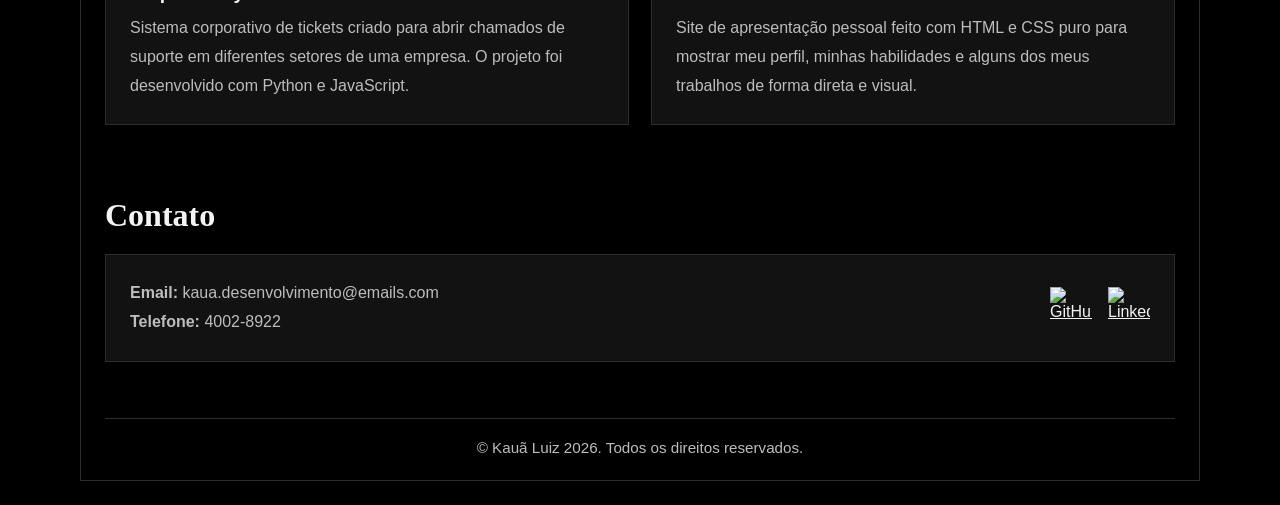
==== commit bdd1ead8: "Adicionado novas imagens e organização" ====
--- a/portfolio.html
+++ b/portfolio.html
@@ -35,7 +35,7 @@
 
                 <div class="hero-imagem">
                     <div class="moldura-imagem">
-                        <img src="Foto minha.jpeg" alt="Foto de perfil de Kauã Luiz">
+                        <img src="imagens/Foto_minha.jpeg" alt="Foto de perfil de Kauã Luiz">
                     </div>
                 </div>
             </section>
@@ -77,7 +77,7 @@
                 <div class="projetos-grid">
                     <article class="card-projeto">
                         <a class="projeto-imagem-link" href="https://github.com/Kaua-TechDev/Helpdesk-System" target="_blank" rel="noopener noreferrer" aria-label="Abrir repositório do Helpdesk System">
-                            <img class="projeto-imagem" src="https://opengraph.githubassets.com/1/Kaua-TechDev/Helpdesk-System" alt="Prévia do repositório Helpdesk System no GitHub">
+                            <img class="projeto-imagem" src="imagens/image.png" alt="Imagem do projeto Helpdesk System">
                         </a>
                         <h3>Helpdesk System</h3>
                         <p>
@@ -88,7 +88,7 @@
 
                     <article class="card-projeto">
                         <a class="projeto-imagem-link" href="https://github.com/Kaua-TechDev/Portfolio" target="_blank" rel="noopener noreferrer" aria-label="Abrir repositório do Portfolio">
-                            <img class="projeto-imagem" src="https://opengraph.githubassets.com/1/Kaua-TechDev/Portfolio" alt="Prévia do repositório Portfolio no GitHub">
+                            <img class="projeto-imagem" src="imagens/image_portfolio.png" alt="Imagem do projeto Portfolio">
                         </a>
                         <h3>Portfolio</h3>
                         <p>
--- a/style.css
+++ b/style.css
@@ -1,6 +1,5 @@
 :root {
     --bg: #000000;
-    --surface: #0d0d0d;
     --surface-alt: #121212;
     --text: #f4f4f4;
     --muted: #bdbdbd;
@@ -91,14 +90,6 @@
     grid-template-columns: minmax(0, 1.5fr) minmax(260px, 360px);
     align-items: center;
     gap: 40px;
-}
-
-.destaque {
-    color: var(--muted);
-    text-transform: uppercase;
-    letter-spacing: 0.18em;
-    font-size: 0.8rem;
-    margin-bottom: 18px;
 }
 
 .hero h1,
@@ -137,7 +128,6 @@
     width: min(320px, 100%);
     aspect-ratio: 4 / 5;
     border-radius: 28px;
-    padding: 0;
     border: 1px solid var(--line);
     background: linear-gradient(145deg, #1a1a1a, #050505);
     box-shadow: 0 0 0 10px rgba(255, 255, 255, 0.03);
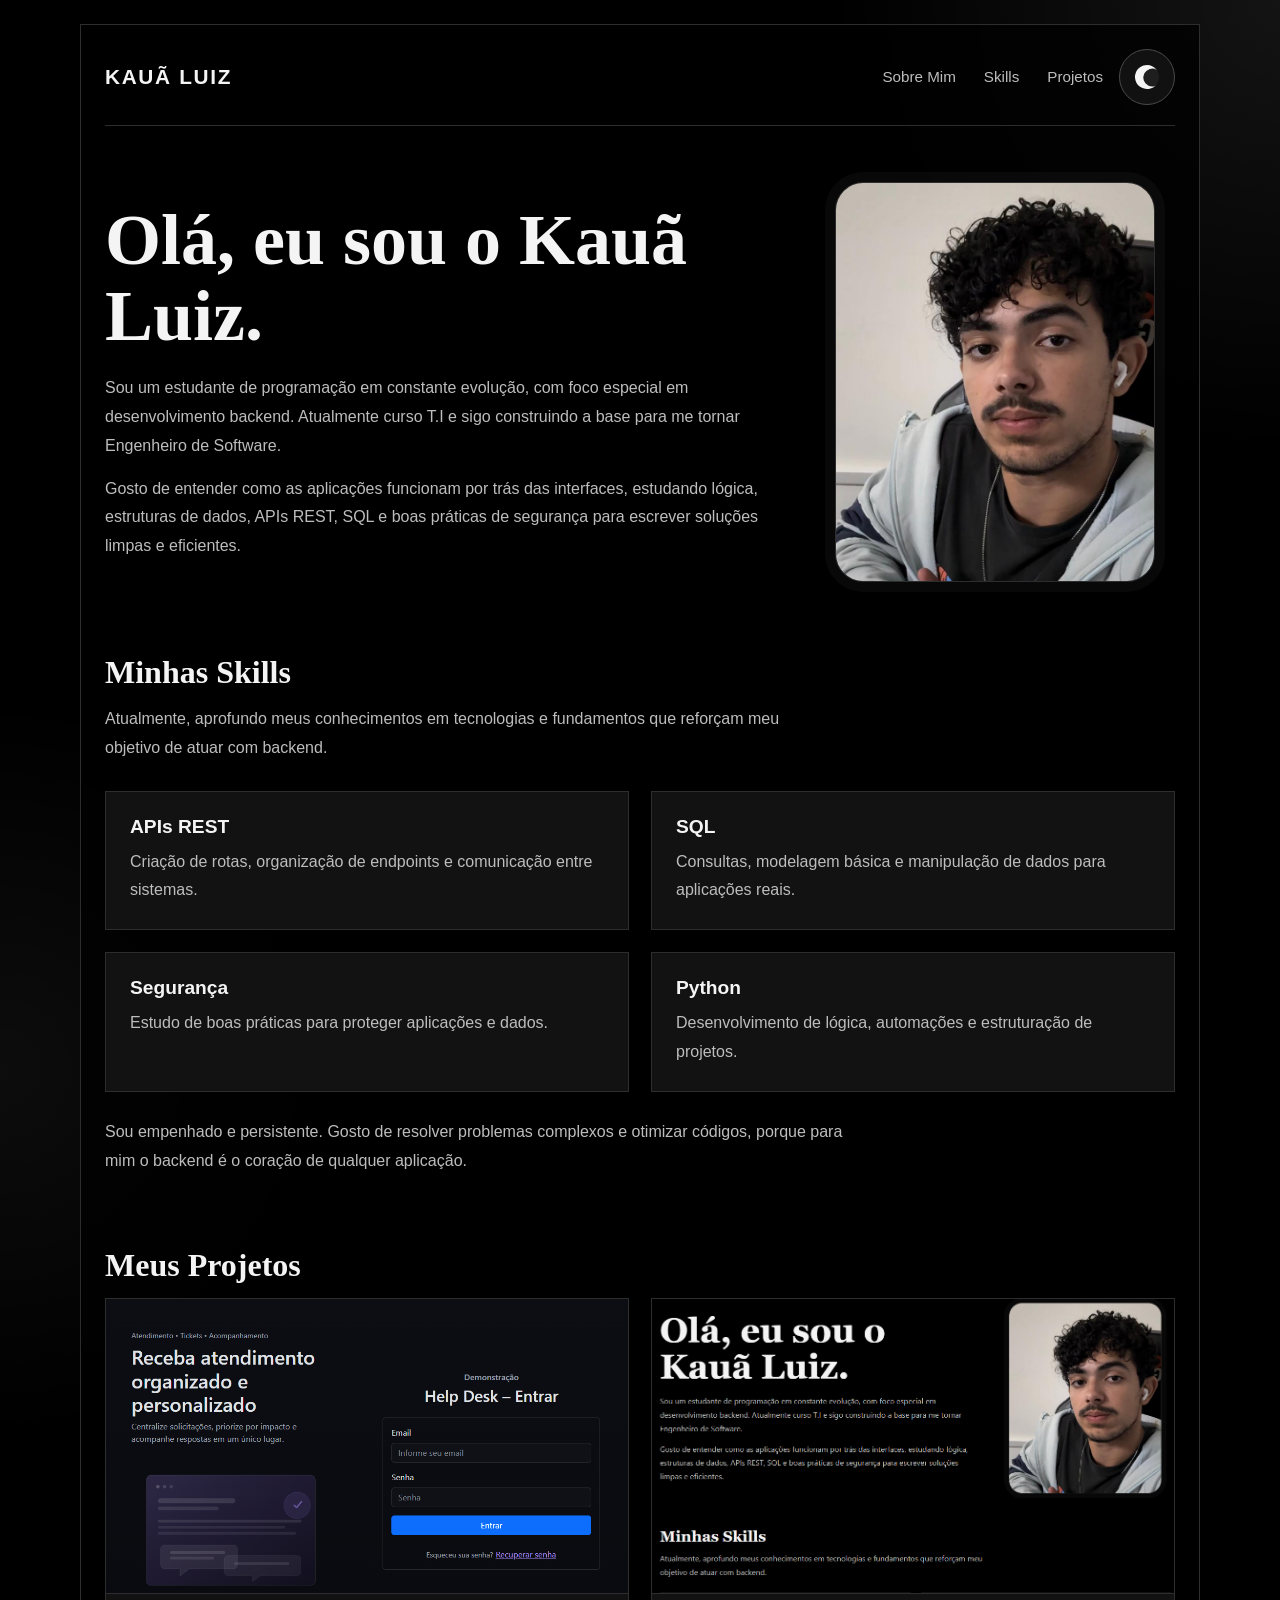
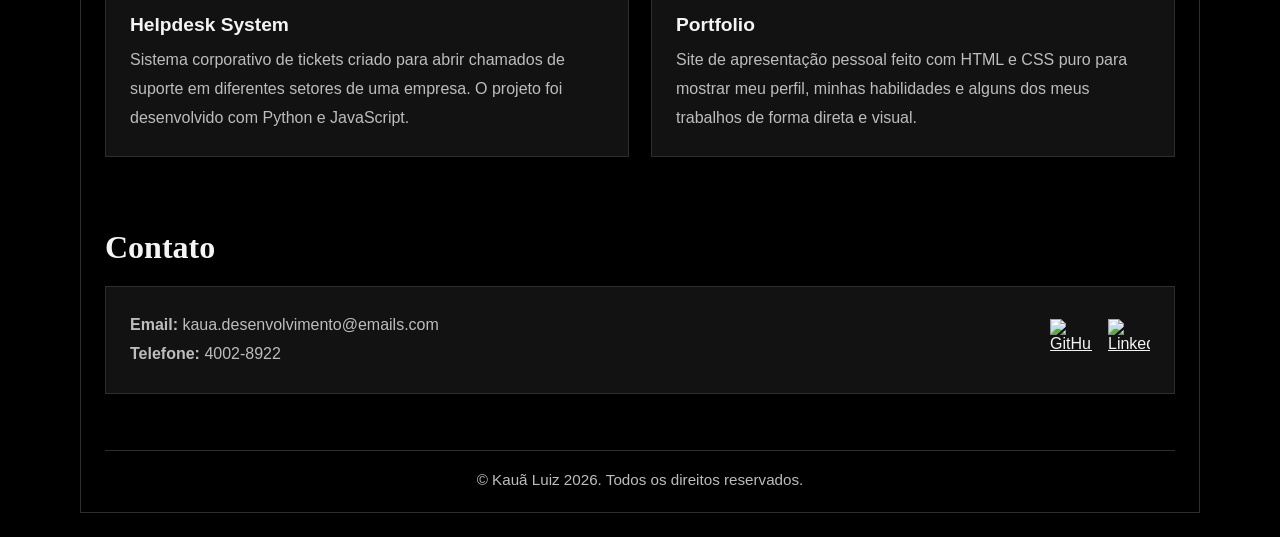
==== commit 63b13392: "Adicionado botao de voltar ao topo e aplicado botao de troca de tema" ====
--- a/portfolio.html
+++ b/portfolio.html
@@ -7,16 +7,23 @@
     <link rel="stylesheet" href="style.css">
 </head>
 <body>
+    <div id="topo"></div>
     <div class="pagina">
         <header class="topo">
             <p class="marca">Kauã Luiz</p>
-            <nav aria-label="Menu principal">
-                <ul class="menu">
-                    <li><a href="#about">Sobre Mim</a></li>
-                    <li><a href="#skills">Skills</a></li>
-                    <li><a href="#projects">Projetos</a></li>
-                </ul>
-            </nav>
+            <div class="topo-acoes">
+                <nav aria-label="Menu principal">
+                    <ul class="menu">
+                        <li><a href="#about">Sobre Mim</a></li>
+                        <li><a href="#skills">Skills</a></li>
+                        <li><a href="#projects">Projetos</a></li>
+                    </ul>
+                </nav>
+                <button class="botao-tema" id="botao-tema" type="button" aria-label="Ativar tema claro" title="Ativar tema claro">
+                    <span class="icone-tema icone-sol" aria-hidden="true"></span>
+                    <span class="icone-tema icone-lua" aria-hidden="true"></span>
+                </button>
+            </div>
         </header>
 
         <main>
@@ -127,5 +134,11 @@
             <p>© Kauã Luiz 2026. Todos os direitos reservados.</p>
         </footer>
     </div>
+
+    <button class="botao-topo" id="botao-topo" type="button" aria-label="Voltar ao topo">
+        ^
+    </button>
+
+    <script src="script.js"></script>
 </body>
 </html>
--- a/style.css
+++ b/style.css
@@ -1,10 +1,37 @@
 :root {
     --bg: #000000;
+    --bg-accent-1: rgba(255, 255, 255, 0.08);
+    --bg-accent-2: rgba(255, 255, 255, 0.05);
+    --page-bg: rgba(0, 0, 0, 0.78);
+    --surface: #0a0a0a;
     --surface-alt: #121212;
     --text: #f4f4f4;
     --muted: #bdbdbd;
     --line: #2d2d2d;
     --highlight: #f0f0f0;
+    --frame-bg: linear-gradient(145deg, #1a1a1a, #050505);
+    --frame-ring: rgba(255, 255, 255, 0.03);
+    --button-bg: rgba(18, 18, 18, 0.95);
+    --button-border: #4a4a4a;
+    --button-hover: #7a7a7a;
+}
+
+body.tema-claro {
+    --bg: #e9e1d4;
+    --bg-accent-1: rgba(255, 255, 255, 0.85);
+    --bg-accent-2: rgba(102, 76, 35, 0.12);
+    --page-bg: rgba(255, 252, 246, 0.96);
+    --surface: #f4ede2;
+    --surface-alt: #fffdf8;
+    --text: #111111;
+    --muted: #3f3a34;
+    --line: #b7aa97;
+    --highlight: #000000;
+    --frame-bg: linear-gradient(145deg, #fff7eb, #e7dbc8);
+    --frame-ring: rgba(17, 17, 17, 0.12);
+    --button-bg: rgba(255, 252, 246, 0.98);
+    --button-border: #9f907d;
+    --button-hover: #6e604f;
 }
 
 * {
@@ -19,12 +46,13 @@
 
 body {
     background:
-        radial-gradient(circle at top right, rgba(255, 255, 255, 0.08), transparent 18%),
-        radial-gradient(circle at left center, rgba(255, 255, 255, 0.05), transparent 22%),
+        radial-gradient(circle at top right, var(--bg-accent-1), transparent 18%),
+        radial-gradient(circle at left center, var(--bg-accent-2), transparent 22%),
         var(--bg);
     color: var(--text);
     font-family: "Segoe UI", Tahoma, Geneva, Verdana, sans-serif;
     min-height: 100vh;
+    transition: background-color 0.25s ease, color 0.25s ease;
 }
 
 a {
@@ -41,7 +69,8 @@
     margin: 24px auto;
     padding: 24px;
     border: 1px solid var(--line);
-    background-color: rgba(0, 0, 0, 0.78);
+    background-color: var(--page-bg);
+    transition: background-color 0.25s ease, border-color 0.25s ease;
 }
 
 .topo {
@@ -51,6 +80,12 @@
     gap: 24px;
     padding-bottom: 20px;
     border-bottom: 1px solid var(--line);
+}
+
+.topo-acoes {
+    display: flex;
+    align-items: center;
+    gap: 16px;
 }
 
 .marca {
@@ -76,6 +111,90 @@
 
 .menu a:hover {
     color: var(--highlight);
+}
+
+.botao-tema {
+    width: 56px;
+    height: 56px;
+    padding: 0;
+    position: relative;
+    display: inline-flex;
+    align-items: center;
+    justify-content: center;
+    border: 1px solid var(--button-border);
+    background-color: var(--button-bg);
+    color: var(--text);
+    border-radius: 50%;
+    cursor: pointer;
+    transition: border-color 0.25s ease, background-color 0.25s ease, color 0.25s ease, transform 0.25s ease;
+}
+
+.botao-tema:hover {
+    border-color: var(--button-hover);
+    transform: translateY(-1px);
+}
+
+.icone-tema {
+    position: absolute;
+    inset: 0;
+    margin: auto;
+    transition: opacity 0.25s ease, transform 0.25s ease;
+}
+
+.icone-sol {
+    width: 20px;
+    height: 20px;
+    border-radius: 50%;
+    border: 3px solid currentColor;
+    box-shadow:
+        0 -12px 0 -9px currentColor,
+        0 12px 0 -9px currentColor,
+        12px 0 0 -9px currentColor,
+        -12px 0 0 -9px currentColor,
+        8px 8px 0 -9px currentColor,
+        -8px 8px 0 -9px currentColor,
+        8px -8px 0 -9px currentColor,
+        -8px -8px 0 -9px currentColor;
+    opacity: 0;
+    transform: scale(0.7) rotate(-30deg);
+}
+
+.icone-lua {
+    width: 24px;
+    height: 24px;
+    position: absolute;
+    border-radius: 50%;
+    transform: scale(1) rotate(28deg);
+}
+
+.icone-lua::before,
+.icone-lua::after {
+    content: "";
+    position: absolute;
+    border-radius: 50%;
+}
+
+.icone-lua::before {
+    inset: 0;
+    background-color: currentColor;
+}
+
+.icone-lua::after {
+    width: 18px;
+    height: 18px;
+    top: 1px;
+    left: 8px;
+    background-color: var(--button-bg);
+}
+
+body.tema-claro .icone-sol {
+    opacity: 1;
+    transform: scale(1) rotate(0deg);
+}
+
+body.tema-claro .icone-lua {
+    opacity: 0;
+    transform: scale(0.7) rotate(58deg);
 }
 
 main {
@@ -129,8 +248,8 @@
     aspect-ratio: 4 / 5;
     border-radius: 28px;
     border: 1px solid var(--line);
-    background: linear-gradient(145deg, #1a1a1a, #050505);
-    box-shadow: 0 0 0 10px rgba(255, 255, 255, 0.03);
+    background: var(--frame-bg);
+    box-shadow: 0 0 0 10px var(--frame-ring);
     overflow: hidden;
 }
 
@@ -164,6 +283,7 @@
 .contato-conteudo {
     border: 1px solid var(--line);
     background-color: var(--surface-alt);
+    transition: background-color 0.25s ease, border-color 0.25s ease;
 }
 
 .card-skill,
@@ -236,6 +356,38 @@
     font-size: 0.95rem;
 }
 
+.botao-topo {
+    position: fixed;
+    right: 24px;
+    bottom: 24px;
+    padding: 12px 18px;
+    display: flex;
+    align-items: center;
+    justify-content: center;
+    border: 1px solid var(--button-border);
+    border-radius: 999px;
+    background-color: var(--button-bg);
+    color: var(--text);
+    font-size: 1.45rem;
+    line-height: 1;
+    cursor: pointer;
+    box-shadow: 0 12px 28px rgba(0, 0, 0, 0.35);
+    opacity: 0;
+    visibility: hidden;
+    transform: translateY(12px);
+    transition: opacity 0.25s ease, transform 0.25s ease, visibility 0.25s ease, border-color 0.25s ease;
+}
+
+.botao-topo:hover {
+    border-color: var(--button-hover);
+}
+
+.botao-topo.visivel {
+    opacity: 1;
+    visibility: visible;
+    transform: translateY(0);
+}
+
 @media (max-width: 860px) {
     .hero,
     .skills-grid,
@@ -268,8 +420,18 @@
         flex-direction: column;
     }
 
+    .topo-acoes {
+        flex-direction: column;
+        width: 100%;
+    }
+
     .menu {
         justify-content: center;
+    }
+
+    .botao-tema {
+        width: 56px;
+        max-width: none;
     }
 
     main {
@@ -285,4 +447,10 @@
         justify-content: center;
         text-align: center;
     }
-}+
+    .botao-topo {
+        right: 16px;
+        bottom: 16px;
+        padding: 10px 16px;
+    }
+}
